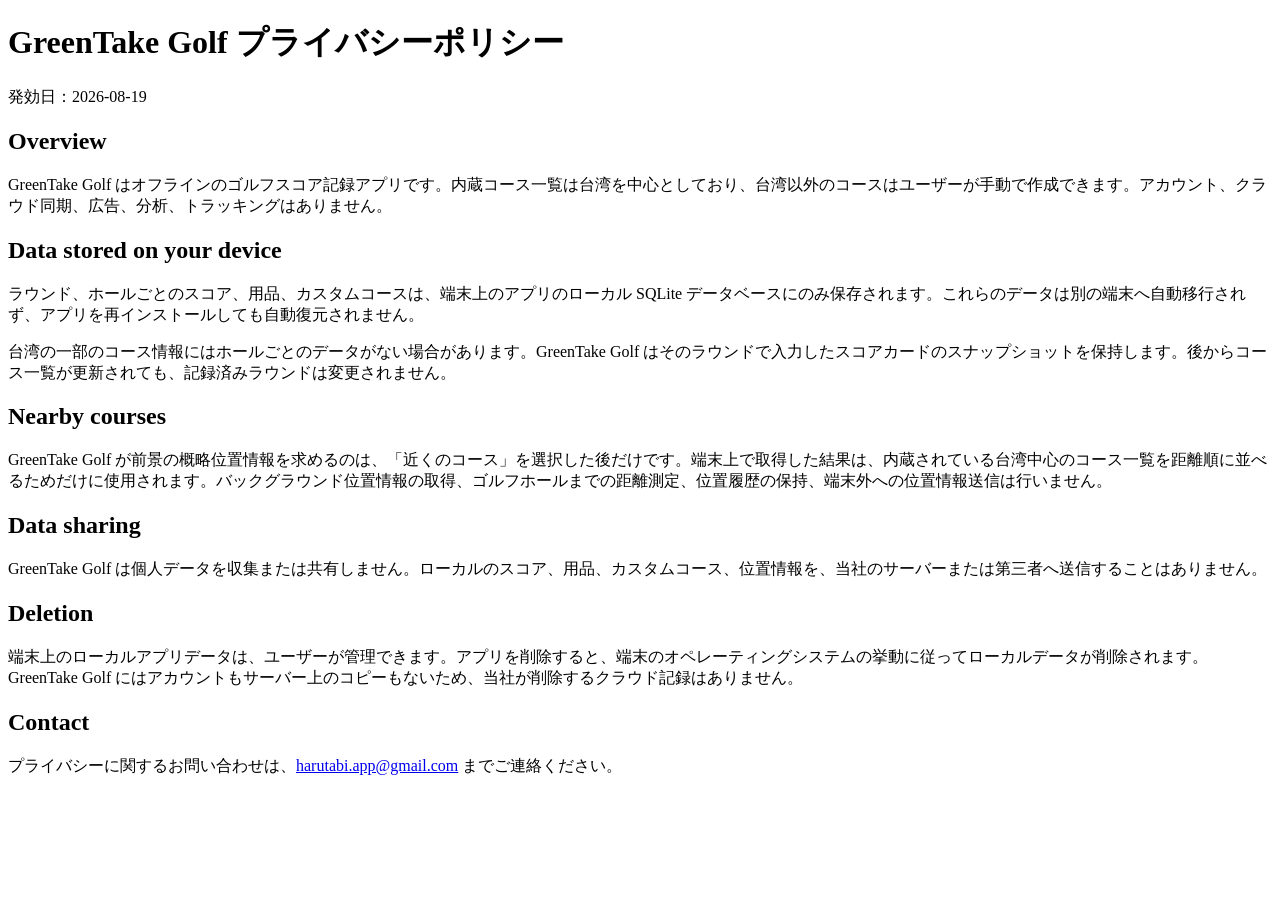
==== GreenTake/privacy/ja.html @ e3c3a950 "docs: publish GreenTake support and privacy pages" ====
<!doctype html>
<html lang="ja">
<head>
  <meta charset="utf-8">
  <meta name="viewport" content="width=device-width, initial-scale=1">
  <title>GreenTake Golf プライバシーポリシー</title>
</head>
<body>
  <div>
    <h1>GreenTake Golf プライバシーポリシー</h1>
    <p>発効日：2026-08-19</p>

    <h2>Overview</h2>
    <p>GreenTake Golf はオフラインのゴルフスコア記録アプリです。内蔵コース一覧は台湾を中心としており、台湾以外のコースはユーザーが手動で作成できます。アカウント、クラウド同期、広告、分析、トラッキングはありません。</p>

    <h2>Data stored on your device</h2>
    <p>ラウンド、ホールごとのスコア、用品、カスタムコースは、端末上のアプリのローカル SQLite データベースにのみ保存されます。これらのデータは別の端末へ自動移行されず、アプリを再インストールしても自動復元されません。</p>
    <p>台湾の一部のコース情報にはホールごとのデータがない場合があります。GreenTake Golf はそのラウンドで入力したスコアカードのスナップショットを保持します。後からコース一覧が更新されても、記録済みラウンドは変更されません。</p>

    <h2>Nearby courses</h2>
    <p>GreenTake Golf が前景の概略位置情報を求めるのは、「近くのコース」を選択した後だけです。端末上で取得した結果は、内蔵されている台湾中心のコース一覧を距離順に並べるためだけに使用されます。バックグラウンド位置情報の取得、ゴルフホールまでの距離測定、位置履歴の保持、端末外への位置情報送信は行いません。</p>

    <h2>Data sharing</h2>
    <p>GreenTake Golf は個人データを収集または共有しません。ローカルのスコア、用品、カスタムコース、位置情報を、当社のサーバーまたは第三者へ送信することはありません。</p>

    <h2>Deletion</h2>
    <p>端末上のローカルアプリデータは、ユーザーが管理できます。アプリを削除すると、端末のオペレーティングシステムの挙動に従ってローカルデータが削除されます。GreenTake Golf にはアカウントもサーバー上のコピーもないため、当社が削除するクラウド記録はありません。</p>

    <h2>Contact</h2>
    <p>プライバシーに関するお問い合わせは、<a href="mailto:harutabi.app@gmail.com">harutabi.app@gmail.com</a> までご連絡ください。</p>
  </div>
</body>
</html>
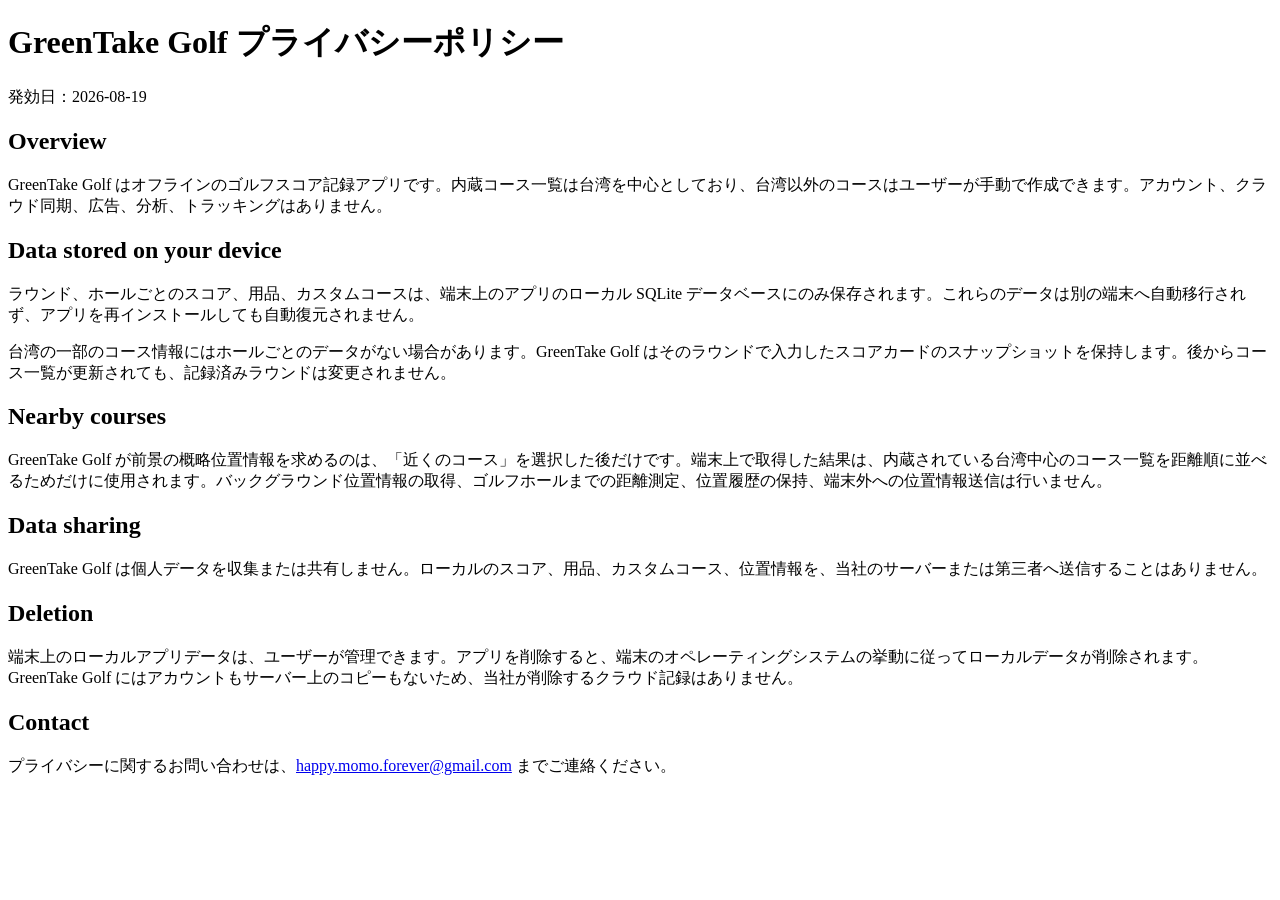
==== commit f3d3ed68: "docs: update public support contact" ====
--- a/GreenTake/privacy/ja.html
+++ b/GreenTake/privacy/ja.html
@@ -27,7 +27,7 @@
     <p>端末上のローカルアプリデータは、ユーザーが管理できます。アプリを削除すると、端末のオペレーティングシステムの挙動に従ってローカルデータが削除されます。GreenTake Golf にはアカウントもサーバー上のコピーもないため、当社が削除するクラウド記録はありません。</p>
 
     <h2>Contact</h2>
-    <p>プライバシーに関するお問い合わせは、<a href="mailto:harutabi.app@gmail.com">harutabi.app@gmail.com</a> までご連絡ください。</p>
+    <p>プライバシーに関するお問い合わせは、<a href="mailto:happy.momo.forever@gmail.com">happy.momo.forever@gmail.com</a> までご連絡ください。</p>
   </div>
 </body>
 </html>
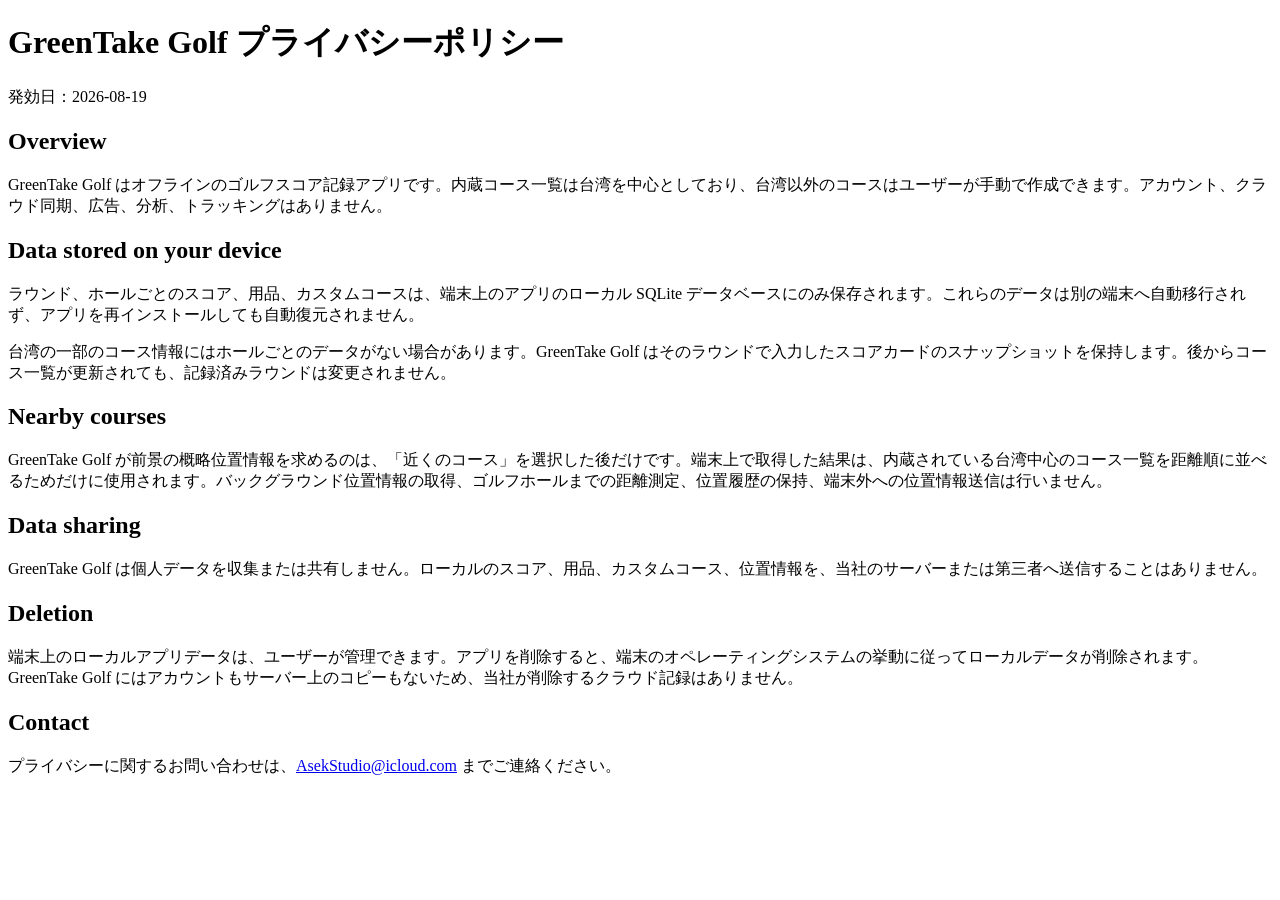
==== commit 10914663: "docs: update public contact email" ====
--- a/GreenTake/privacy/ja.html
+++ b/GreenTake/privacy/ja.html
@@ -27,7 +27,7 @@
     <p>端末上のローカルアプリデータは、ユーザーが管理できます。アプリを削除すると、端末のオペレーティングシステムの挙動に従ってローカルデータが削除されます。GreenTake Golf にはアカウントもサーバー上のコピーもないため、当社が削除するクラウド記録はありません。</p>
 
     <h2>Contact</h2>
-    <p>プライバシーに関するお問い合わせは、<a href="mailto:happy.momo.forever@gmail.com">happy.momo.forever@gmail.com</a> までご連絡ください。</p>
+    <p>プライバシーに関するお問い合わせは、<a href="mailto:AsekStudio@icloud.com">AsekStudio@icloud.com</a> までご連絡ください。</p>
   </div>
 </body>
 </html>
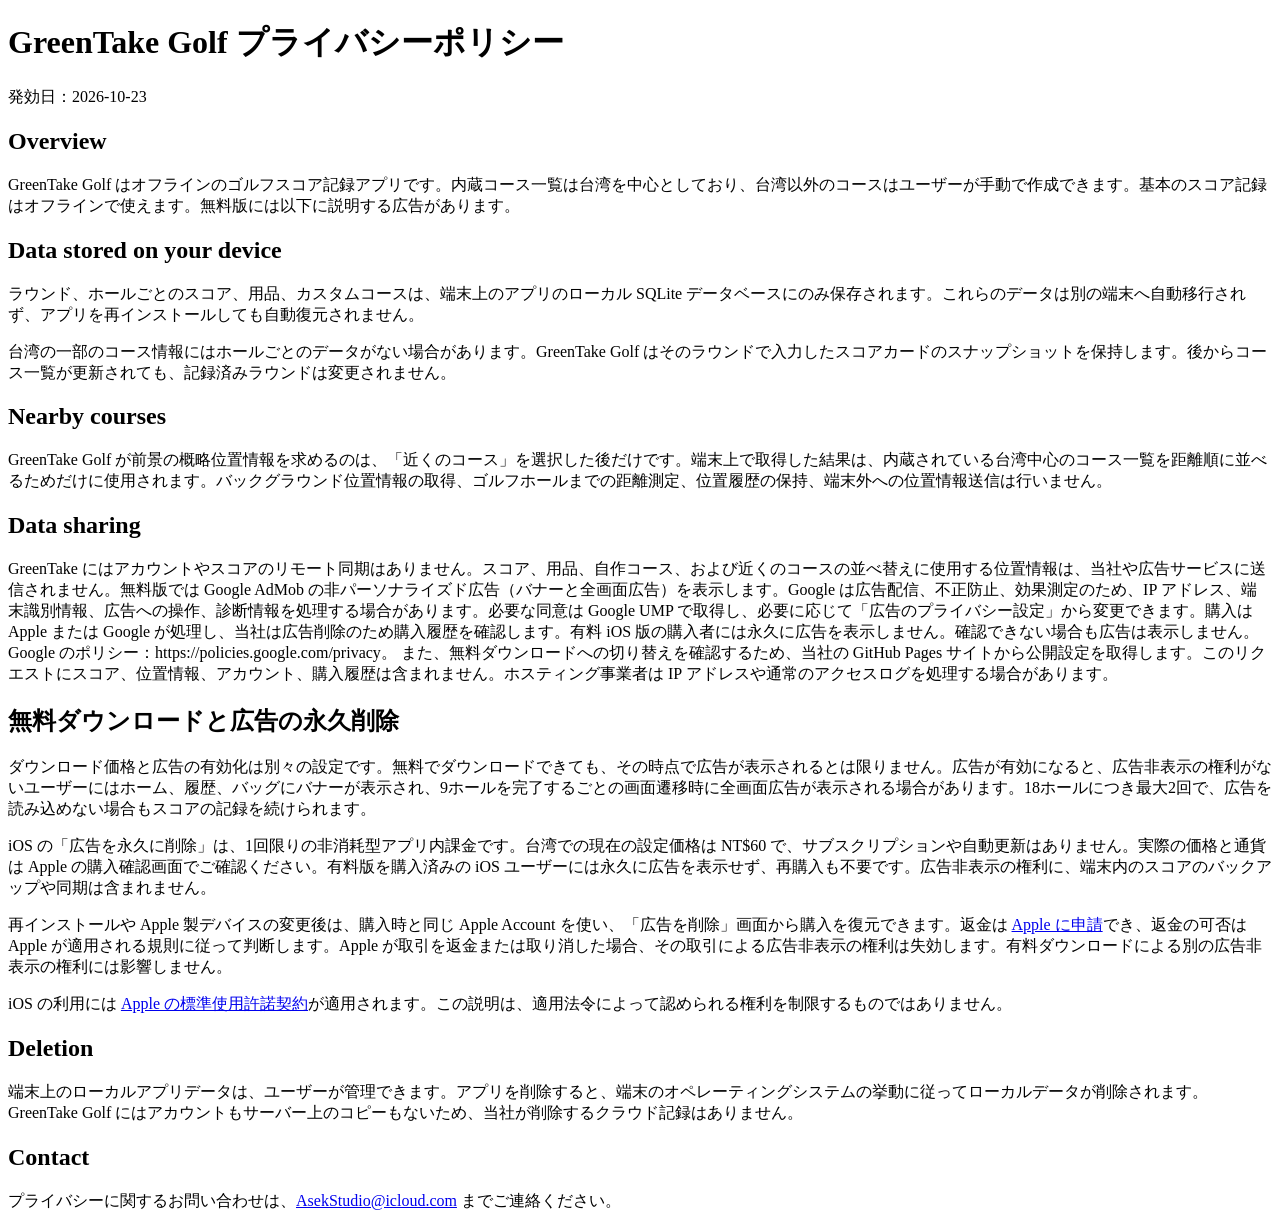
==== commit f45da649: "Update GreenTake privacy and purchase disclosures; keep advertising disabled" ====
--- a/GreenTake/privacy/ja.html
+++ b/GreenTake/privacy/ja.html
@@ -8,10 +8,10 @@
 <body>
   <div>
     <h1>GreenTake Golf プライバシーポリシー</h1>
-    <p>発効日：2026-08-19</p>
+    <p>発効日：2026-10-23</p>
 
     <h2>Overview</h2>
-    <p>GreenTake Golf はオフラインのゴルフスコア記録アプリです。内蔵コース一覧は台湾を中心としており、台湾以外のコースはユーザーが手動で作成できます。アカウント、クラウド同期、広告、分析、トラッキングはありません。</p>
+    <p>GreenTake Golf はオフラインのゴルフスコア記録アプリです。内蔵コース一覧は台湾を中心としており、台湾以外のコースはユーザーが手動で作成できます。基本のスコア記録はオフラインで使えます。無料版には以下に説明する広告があります。</p>
 
     <h2>Data stored on your device</h2>
     <p>ラウンド、ホールごとのスコア、用品、カスタムコースは、端末上のアプリのローカル SQLite データベースにのみ保存されます。これらのデータは別の端末へ自動移行されず、アプリを再インストールしても自動復元されません。</p>
@@ -21,7 +21,13 @@
     <p>GreenTake Golf が前景の概略位置情報を求めるのは、「近くのコース」を選択した後だけです。端末上で取得した結果は、内蔵されている台湾中心のコース一覧を距離順に並べるためだけに使用されます。バックグラウンド位置情報の取得、ゴルフホールまでの距離測定、位置履歴の保持、端末外への位置情報送信は行いません。</p>
 
     <h2>Data sharing</h2>
-    <p>GreenTake Golf は個人データを収集または共有しません。ローカルのスコア、用品、カスタムコース、位置情報を、当社のサーバーまたは第三者へ送信することはありません。</p>
+    <p>GreenTake にはアカウントやスコアのリモート同期はありません。スコア、用品、自作コース、および近くのコースの並べ替えに使用する位置情報は、当社や広告サービスに送信されません。無料版では Google AdMob の非パーソナライズド広告（バナーと全画面広告）を表示します。Google は広告配信、不正防止、効果測定のため、IP アドレス、端末識別情報、広告への操作、診断情報を処理する場合があります。必要な同意は Google UMP で取得し、必要に応じて「広告のプライバシー設定」から変更できます。購入は Apple または Google が処理し、当社は広告削除のため購入履歴を確認します。有料 iOS 版の購入者には永久に広告を表示しません。確認できない場合も広告は表示しません。Google のポリシー：https://policies.google.com/privacy。 また、無料ダウンロードへの切り替えを確認するため、当社の GitHub Pages サイトから公開設定を取得します。このリクエストにスコア、位置情報、アカウント、購入履歴は含まれません。ホスティング事業者は IP アドレスや通常のアクセスログを処理する場合があります。</p>
+
+    <h2>無料ダウンロードと広告の永久削除</h2>
+    <p>ダウンロード価格と広告の有効化は別々の設定です。無料でダウンロードできても、その時点で広告が表示されるとは限りません。広告が有効になると、広告非表示の権利がないユーザーにはホーム、履歴、バッグにバナーが表示され、9ホールを完了するごとの画面遷移時に全画面広告が表示される場合があります。18ホールにつき最大2回で、広告を読み込めない場合もスコアの記録を続けられます。</p>
+    <p>iOS の「広告を永久に削除」は、1回限りの非消耗型アプリ内課金です。台湾での現在の設定価格は NT$60 で、サブスクリプションや自動更新はありません。実際の価格と通貨は Apple の購入確認画面でご確認ください。有料版を購入済みの iOS ユーザーには永久に広告を表示せず、再購入も不要です。広告非表示の権利に、端末内のスコアのバックアップや同期は含まれません。</p>
+    <p>再インストールや Apple 製デバイスの変更後は、購入時と同じ Apple Account を使い、「広告を削除」画面から購入を復元できます。返金は <a href="https://reportaproblem.apple.com/">Apple に申請</a>でき、返金の可否は Apple が適用される規則に従って判断します。Apple が取引を返金または取り消した場合、その取引による広告非表示の権利は失効します。有料ダウンロードによる別の広告非表示の権利には影響しません。</p>
+    <p>iOS の利用には <a href="https://www.apple.com/legal/internet-services/itunes/dev/stdeula/">Apple の標準使用許諾契約</a>が適用されます。この説明は、適用法令によって認められる権利を制限するものではありません。</p>
 
     <h2>Deletion</h2>
     <p>端末上のローカルアプリデータは、ユーザーが管理できます。アプリを削除すると、端末のオペレーティングシステムの挙動に従ってローカルデータが削除されます。GreenTake Golf にはアカウントもサーバー上のコピーもないため、当社が削除するクラウド記録はありません。</p>
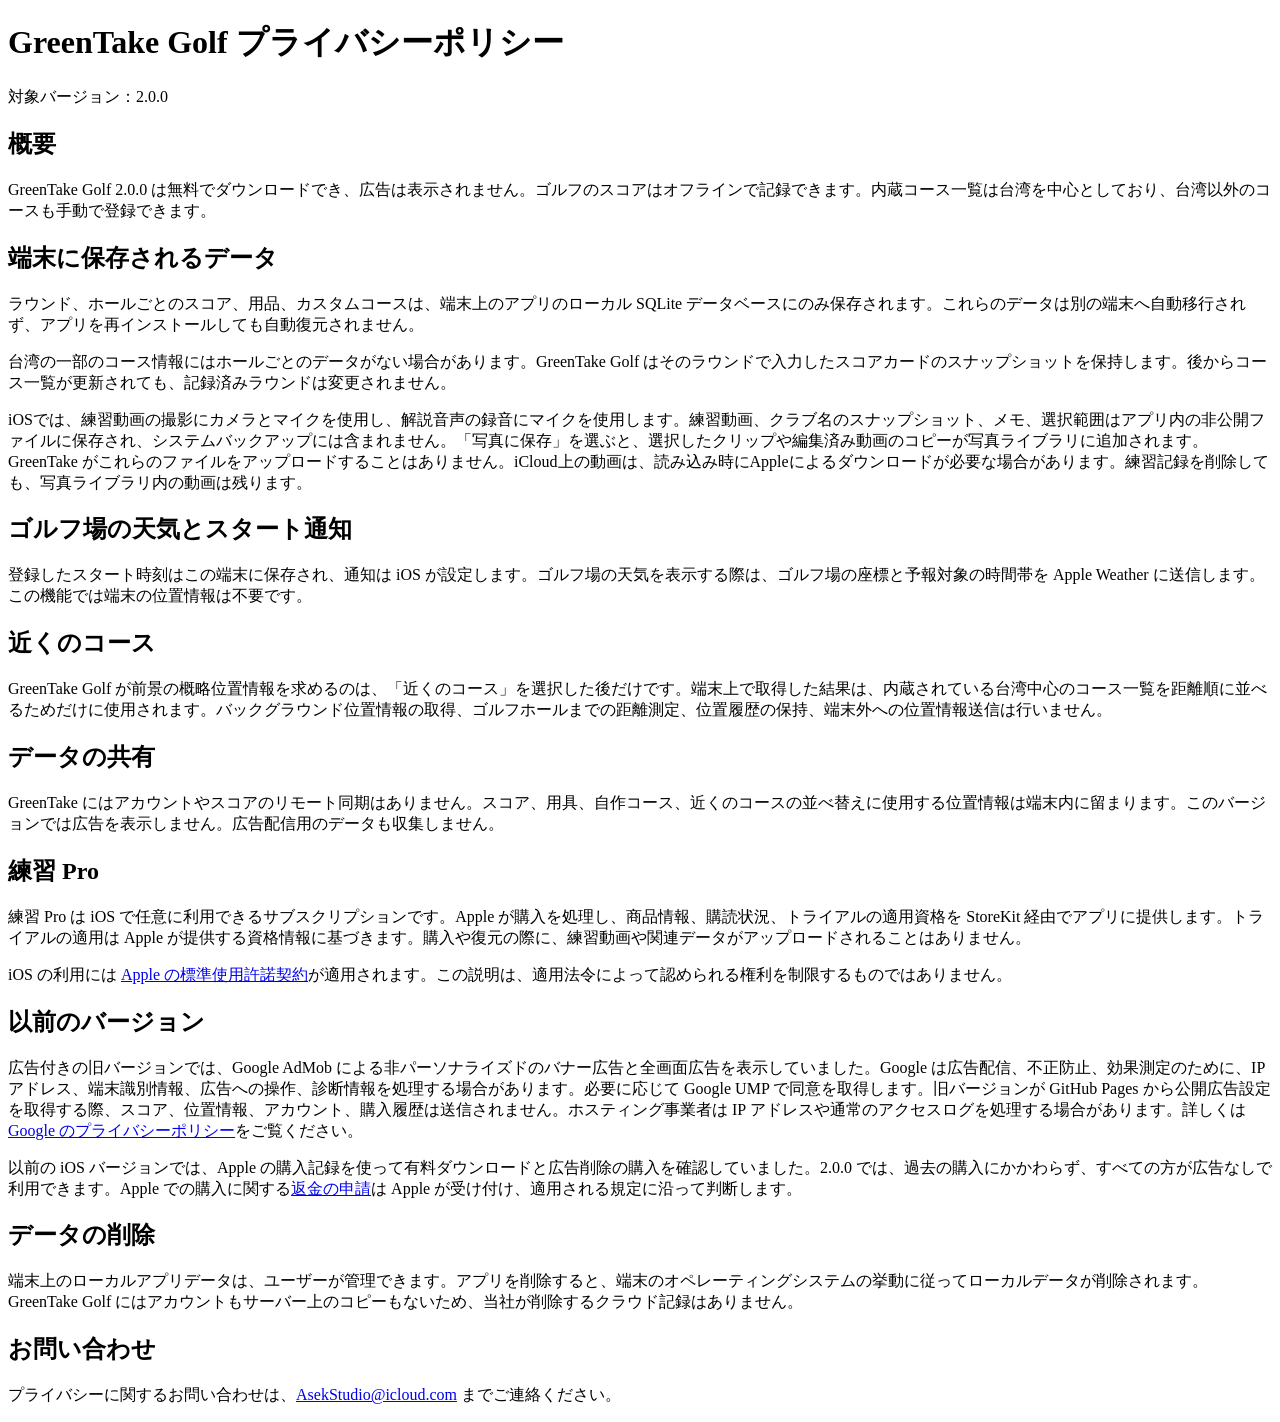
==== commit 59915501: "Publish GreenTake 2.0.0 privacy policies" ====
--- a/GreenTake/privacy/ja.html
+++ b/GreenTake/privacy/ja.html
@@ -8,31 +8,40 @@
 <body>
   <div>
     <h1>GreenTake Golf プライバシーポリシー</h1>
-    <p>発効日：2026-10-23</p>
+    <p>対象バージョン：2.0.0</p>
 
-    <h2>Overview</h2>
-    <p>GreenTake Golf はオフラインのゴルフスコア記録アプリです。内蔵コース一覧は台湾を中心としており、台湾以外のコースはユーザーが手動で作成できます。基本のスコア記録はオフラインで使えます。無料版には以下に説明する広告があります。</p>
+    <h2>概要</h2>
+    <p>GreenTake Golf 2.0.0 は無料でダウンロードでき、広告は表示されません。ゴルフのスコアはオフラインで記録できます。内蔵コース一覧は台湾を中心としており、台湾以外のコースも手動で登録できます。</p>
 
-    <h2>Data stored on your device</h2>
+    <h2>端末に保存されるデータ</h2>
     <p>ラウンド、ホールごとのスコア、用品、カスタムコースは、端末上のアプリのローカル SQLite データベースにのみ保存されます。これらのデータは別の端末へ自動移行されず、アプリを再インストールしても自動復元されません。</p>
     <p>台湾の一部のコース情報にはホールごとのデータがない場合があります。GreenTake Golf はそのラウンドで入力したスコアカードのスナップショットを保持します。後からコース一覧が更新されても、記録済みラウンドは変更されません。</p>
 
-    <h2>Nearby courses</h2>
+    <p>iOSでは、練習動画の撮影にカメラとマイクを使用し、解説音声の録音にマイクを使用します。練習動画、クラブ名のスナップショット、メモ、選択範囲はアプリ内の非公開ファイルに保存され、システムバックアップには含まれません。「写真に保存」を選ぶと、選択したクリップや編集済み動画のコピーが写真ライブラリに追加されます。GreenTake がこれらのファイルをアップロードすることはありません。iCloud上の動画は、読み込み時にAppleによるダウンロードが必要な場合があります。練習記録を削除しても、写真ライブラリ内の動画は残ります。</p>
+
+    <h2>ゴルフ場の天気とスタート通知</h2>
+    <p>登録したスタート時刻はこの端末に保存され、通知は iOS が設定します。ゴルフ場の天気を表示する際は、ゴルフ場の座標と予報対象の時間帯を Apple Weather に送信します。この機能では端末の位置情報は不要です。</p>
+
+    <h2>近くのコース</h2>
     <p>GreenTake Golf が前景の概略位置情報を求めるのは、「近くのコース」を選択した後だけです。端末上で取得した結果は、内蔵されている台湾中心のコース一覧を距離順に並べるためだけに使用されます。バックグラウンド位置情報の取得、ゴルフホールまでの距離測定、位置履歴の保持、端末外への位置情報送信は行いません。</p>
 
-    <h2>Data sharing</h2>
-    <p>GreenTake にはアカウントやスコアのリモート同期はありません。スコア、用品、自作コース、および近くのコースの並べ替えに使用する位置情報は、当社や広告サービスに送信されません。無料版では Google AdMob の非パーソナライズド広告（バナーと全画面広告）を表示します。Google は広告配信、不正防止、効果測定のため、IP アドレス、端末識別情報、広告への操作、診断情報を処理する場合があります。必要な同意は Google UMP で取得し、必要に応じて「広告のプライバシー設定」から変更できます。購入は Apple または Google が処理し、当社は広告削除のため購入履歴を確認します。有料 iOS 版の購入者には永久に広告を表示しません。確認できない場合も広告は表示しません。Google のポリシー：https://policies.google.com/privacy。 また、無料ダウンロードへの切り替えを確認するため、当社の GitHub Pages サイトから公開設定を取得します。このリクエストにスコア、位置情報、アカウント、購入履歴は含まれません。ホスティング事業者は IP アドレスや通常のアクセスログを処理する場合があります。</p>
+    <h2>データの共有</h2>
+    <p>GreenTake にはアカウントやスコアのリモート同期はありません。スコア、用具、自作コース、近くのコースの並べ替えに使用する位置情報は端末内に留まります。このバージョンでは広告を表示しません。広告配信用のデータも収集しません。</p>
 
-    <h2>無料ダウンロードと広告の永久削除</h2>
-    <p>ダウンロード価格と広告の有効化は別々の設定です。無料でダウンロードできても、その時点で広告が表示されるとは限りません。広告が有効になると、広告非表示の権利がないユーザーにはホーム、履歴、バッグにバナーが表示され、9ホールを完了するごとの画面遷移時に全画面広告が表示される場合があります。18ホールにつき最大2回で、広告を読み込めない場合もスコアの記録を続けられます。</p>
-    <p>iOS の「広告を永久に削除」は、1回限りの非消耗型アプリ内課金です。台湾での現在の設定価格は NT$60 で、サブスクリプションや自動更新はありません。実際の価格と通貨は Apple の購入確認画面でご確認ください。有料版を購入済みの iOS ユーザーには永久に広告を表示せず、再購入も不要です。広告非表示の権利に、端末内のスコアのバックアップや同期は含まれません。</p>
-    <p>再インストールや Apple 製デバイスの変更後は、購入時と同じ Apple Account を使い、「広告を削除」画面から購入を復元できます。返金は <a href="https://reportaproblem.apple.com/">Apple に申請</a>でき、返金の可否は Apple が適用される規則に従って判断します。Apple が取引を返金または取り消した場合、その取引による広告非表示の権利は失効します。有料ダウンロードによる別の広告非表示の権利には影響しません。</p>
+    <h2>練習 Pro</h2>
+    <p>練習 Pro は iOS で任意に利用できるサブスクリプションです。Apple が購入を処理し、商品情報、購読状況、トライアルの適用資格を StoreKit 経由でアプリに提供します。トライアルの適用は Apple が提供する資格情報に基づきます。購入や復元の際に、練習動画や関連データがアップロードされることはありません。</p>
     <p>iOS の利用には <a href="https://www.apple.com/legal/internet-services/itunes/dev/stdeula/">Apple の標準使用許諾契約</a>が適用されます。この説明は、適用法令によって認められる権利を制限するものではありません。</p>
 
-    <h2>Deletion</h2>
+    <section id="previous-versions">
+      <h2>以前のバージョン</h2>
+      <p>広告付きの旧バージョンでは、Google AdMob による非パーソナライズドのバナー広告と全画面広告を表示していました。Google は広告配信、不正防止、効果測定のために、IP アドレス、端末識別情報、広告への操作、診断情報を処理する場合があります。必要に応じて Google UMP で同意を取得します。旧バージョンが GitHub Pages から公開広告設定を取得する際、スコア、位置情報、アカウント、購入履歴は送信されません。ホスティング事業者は IP アドレスや通常のアクセスログを処理する場合があります。詳しくは <a href="https://policies.google.com/privacy">Google のプライバシーポリシー</a>をご覧ください。</p>
+      <p>以前の iOS バージョンでは、Apple の購入記録を使って有料ダウンロードと広告削除の購入を確認していました。2.0.0 では、過去の購入にかかわらず、すべての方が広告なしで利用できます。Apple での購入に関する<a href="https://reportaproblem.apple.com/">返金の申請</a>は Apple が受け付け、適用される規定に沿って判断します。</p>
+    </section>
+
+    <h2>データの削除</h2>
     <p>端末上のローカルアプリデータは、ユーザーが管理できます。アプリを削除すると、端末のオペレーティングシステムの挙動に従ってローカルデータが削除されます。GreenTake Golf にはアカウントもサーバー上のコピーもないため、当社が削除するクラウド記録はありません。</p>
 
-    <h2>Contact</h2>
+    <h2>お問い合わせ</h2>
     <p>プライバシーに関するお問い合わせは、<a href="mailto:AsekStudio@icloud.com">AsekStudio@icloud.com</a> までご連絡ください。</p>
   </div>
 </body>
